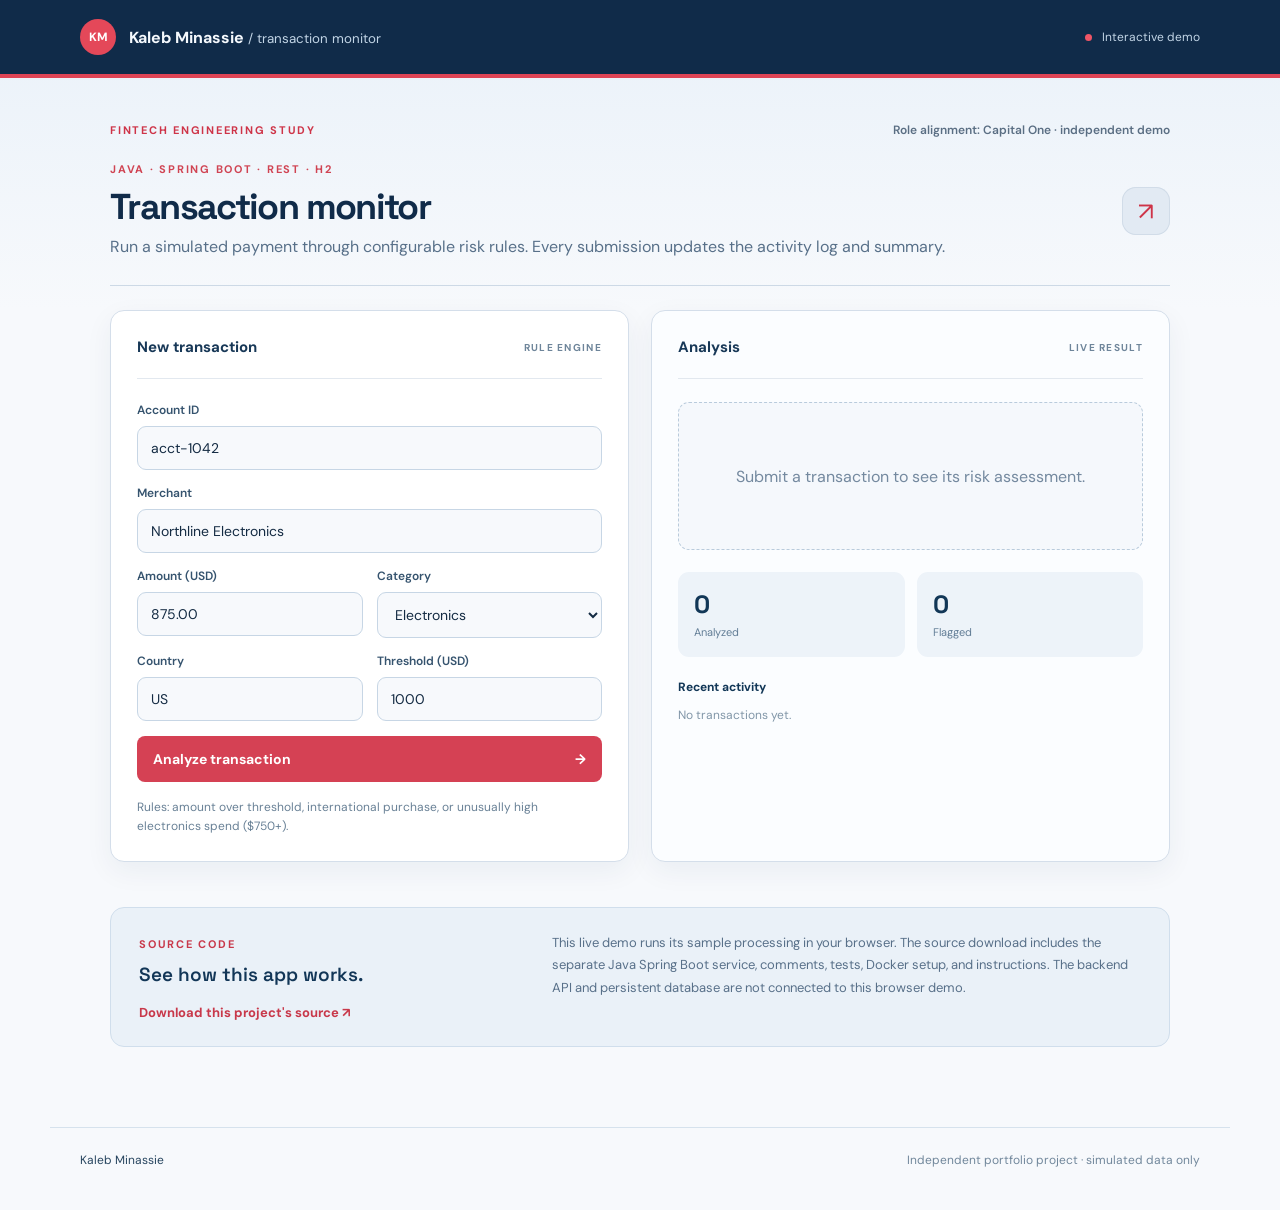
==== site/index.html @ 87c732e9 "folder branches" ====
<!doctype html>
<html lang="en"><head><meta charset="utf-8"><meta name="viewport" content="width=device-width, initial-scale=1"><meta name="description" content="A simulated payment risk checker with configurable rules, activity history, and a Java Spring Boot API."><title>Transaction Monitor · Kaleb Minassie</title><link rel="stylesheet" href="styles.css"></head>
<body><header class="topbar"><div class="brand"><span class="brandmark">KM</span><span>Kaleb Minassie <small>/ transaction monitor</small></span></div><span class="status"><i></i> Interactive demo</span></header>
<main><div class="app-context"><span class="eyebrow">FINTECH ENGINEERING STUDY</span><span class="demo-note">Role alignment: Capital One · independent demo</span></div>
<section class="project" id="transactions"><div class="project-head"><div><div class="eyebrow">JAVA · SPRING BOOT · REST · H2</div><h2>Transaction monitor</h2><p>Run a simulated payment through configurable risk rules. Every submission updates the activity log and summary.</p></div><div class="project-icon">↗</div></div>
      <div class="workspace"><div class="panel"><div class="panel-title"><span>New transaction</span><span class="muted">RULE ENGINE</span></div><form id="transaction-form"><label>Account ID<input id="account" value="acct-1042" required maxlength="40"></label><label>Merchant<input id="merchant" value="Northline Electronics" required maxlength="80"></label><div class="row"><label>Amount (USD)<input id="amount" type="number" min="0.01" step="0.01" value="875.00" required></label><label>Category<select id="category"><option>Electronics</option><option>Groceries</option><option>Travel</option><option>Dining</option><option>Other</option></select></label></div><div class="row"><label>Country<input id="country" value="US" maxlength="2" required></label><label>Threshold (USD)<input id="threshold" type="number" min="1" step="1" value="1000" required></label></div><button class="primary" type="submit">Analyze transaction <span>→</span></button></form><p class="hint">Rules: amount over threshold, international purchase, or unusually high electronics spend ($750+).</p></div>
      <div class="panel result-panel"><div class="panel-title"><span>Analysis</span><span class="muted">LIVE RESULT</span></div><div id="transaction-result" aria-live="polite" class="empty">Submit a transaction to see its risk assessment.</div><div class="metric-grid"><div><span id="txn-count">0</span><small>Analyzed</small></div><div><span id="flag-count">0</span><small>Flagged</small></div></div><div class="subheading">Recent activity</div><div id="transaction-log" class="log"><p class="muted">No transactions yet.</p></div></div></div>
    </section>
<aside class="implementation"><div><span class="eyebrow">SOURCE CODE</span><h3>See how this app works.</h3><a class="download" href="source.zip" download>Download this project's source ↗</a></div><p>This live demo runs its sample processing in your browser. The source download includes the separate Java Spring Boot service, comments, tests, Docker setup, and instructions. The backend API and persistent database are not connected to this browser demo.</p></aside>
</main><footer>Kaleb Minassie <span>Independent portfolio project · simulated data only</span></footer><script src="app.js"></script></body></html>
---- site/styles.css ----
@import url('https://fonts.googleapis.com/css2?family=DM+Sans:wght@400;500;600;700&family=Space+Grotesk:wght@500;600;700&display=swap');
:root{font-family:'DM Sans',Arial,sans-serif;color:#eaf1f2;background:#091416;font-synthesis:none}*{box-sizing:border-box}body{margin:0;background:radial-gradient(circle at 75% -10%,#17383a,transparent 40%),#091416}.topbar,main,footer{max-width:1180px;margin:auto}.topbar{height:84px;display:flex;justify-content:space-between;align-items:center;padding:0 30px;border-bottom:1px solid #254044}.brand{display:flex;gap:13px;align-items:center;font-weight:700}.brandmark{width:36px;height:36px;display:grid;place-items:center;background:#b5e36a;color:#12201c;border-radius:10px;font:700 13px 'Space Grotesk'}.brand small{font-weight:400;color:#759094}.status{font-size:12px;color:#a6bcb8}.status i{display:inline-block;width:7px;height:7px;border-radius:50%;background:#b5e36a;margin-right:7px}main{padding:48px 30px 80px}.intro{max-width:740px;margin-bottom:44px}.eyebrow{color:#b5e36a;letter-spacing:.16em;font-size:11px;font-weight:700}.intro h1{font:700 clamp(42px,6vw,70px)/1.02 'Space Grotesk';letter-spacing:-.055em;margin:16px 0}.intro p,.project-head p,.implementation p{color:#a2b9b9;line-height:1.7}.intro p{font-size:17px}.tabs{display:flex;gap:7px;border-bottom:1px solid #2a4548;margin-bottom:34px}.tab{background:transparent;border:0;color:#87a3a2;font:600 14px 'DM Sans';padding:17px 22px;cursor:pointer;border-bottom:2px solid transparent}.tab span{font-size:11px;color:#627d7e;margin-right:9px}.tab.active{border-color:#b5e36a;color:#f2faf5}.tab:hover{color:white}.hidden{display:none}.project-head{display:flex;justify-content:space-between;align-items:center;margin-bottom:24px}.project-head h2{font:700 32px 'Space Grotesk';letter-spacing:-.04em;margin:8px 0 3px}.project-head p{margin:0}.project-icon{border:1px solid #325352;color:#b5e36a;border-radius:14px;width:48px;height:48px;display:grid;place-items:center;font-size:25px}.workspace{display:grid;grid-template-columns:1fr 1fr;gap:18px}.panel{background:#102123;border:1px solid #294145;border-radius:18px;padding:26px;min-height:480px}.panel-title{display:flex;justify-content:space-between;align-items:center;font-weight:700;font-size:15px;padding-bottom:21px;border-bottom:1px solid #2a4042;margin-bottom:23px}.muted{color:#718f91!important}.panel-title .muted{font-size:10px;letter-spacing:.13em}.panel label{display:block;color:#b7cbca;font-size:12px;font-weight:600;margin:0 0 15px}.panel input,.panel select,.panel textarea{display:block;width:100%;margin-top:8px;border:1px solid #385255;background:#0a191c;color:#e7f4ef;padding:12px 13px;border-radius:9px;font:14px 'DM Sans';outline:none}.panel textarea{resize:vertical;min-height:190px;line-height:1.55}.panel input:focus,.panel textarea:focus,.panel select:focus{border-color:#b5e36a}.panel input[type=file]{font-size:12px;margin:14px 0}.row{display:grid;grid-template-columns:1fr 1fr;gap:14px}.primary{width:100%;background:#b5e36a;color:#183024;border:0;border-radius:9px;padding:14px 16px;font:700 14px 'DM Sans';cursor:pointer;display:flex;justify-content:space-between}.primary:hover{background:#c6f37b}.hint{color:#789496;font-size:12px;line-height:1.55;margin:16px 0 0}.empty{min-height:148px;display:grid;place-items:center;text-align:center;color:#729193;border:1px dashed #355457;border-radius:11px;padding:22px}.metric-grid{display:flex;gap:12px;margin:22px 0}.metric-grid div{flex:1;background:#0b1a1c;border-radius:11px;padding:16px}.metric-grid span{display:block;font:700 25px 'Space Grotesk'}.metric-grid small{font-size:11px;color:#85a1a0}.subheading{font-size:12px;font-weight:700;margin-bottom:12px}.log{font-size:12px}.log-row{display:flex;justify-content:space-between;border-top:1px solid #294145;padding:10px 0;gap:10px}.badge{display:inline-flex;border-radius:30px;padding:5px 9px;font-size:11px;font-weight:700}.badge.ok{background:#234336;color:#b8eec5}.badge.warn{background:#4b3825;color:#ffd499}.result-card{background:#0b1b1c;border:1px solid #315051;border-radius:12px;padding:17px}.result-card h3{margin:13px 0 4px;font:700 23px 'Space Grotesk'}.result-card p{color:#a8bebd;line-height:1.5;font-size:13px}.reasons{padding-left:17px;font-size:13px;color:#d4e2df;line-height:1.8}.summary{display:flex;gap:12px;margin-bottom:15px}.summary div{flex:1;background:#0b1b1c;padding:16px;border-radius:10px}.summary strong{display:block;font:700 26px 'Space Grotesk'}.summary small{color:#91aaa9}.data-table{width:100%;border-collapse:collapse;font-size:12px}.data-table td,.data-table th{border-bottom:1px solid #2b4143;padding:10px 6px;text-align:left}.data-table th{color:#9db5b2}.error-list{padding-left:18px;color:#ffd499;font-size:12px;line-height:1.8}.code{overflow:auto;background:#081719;border:1px solid #2c484a;border-radius:10px;padding:16px;color:#c6e9d4;font:12px/1.6 monospace}.implementation{margin-top:52px;padding:24px 28px;border:1px solid #315052;border-radius:14px;display:grid;grid-template-columns:1fr 1.5fr;gap:20px}.implementation h3{font:600 19px 'Space Grotesk';margin:9px 0}.implementation p{font-size:13px;margin:0}.download{display:inline-block;margin-top:8px;color:#c6f37b;font-size:13px;font-weight:700;text-decoration:none}.download:hover{text-decoration:underline}footer{padding:24px 30px 42px;border-top:1px solid #254044;color:#c2d4d0;font-size:12px;display:flex;justify-content:space-between}footer span{color:#709091}@media(max-width:760px){.topbar{height:68px}.brand small,.status{display:none}main{padding:35px 18px 60px}.intro{margin-bottom:30px}.tabs{overflow-x:auto}.tab{white-space:nowrap;padding:15px 12px}.workspace,.implementation{grid-template-columns:1fr}.panel{min-height:0;padding:20px}.project-icon{display:none}.row{gap:8px}footer{padding:22px 18px;display:block}footer span{display:block;margin-top:8px}}

.app-context{display:flex;justify-content:space-between;align-items:center;margin-bottom:25px}.demo-note{font-size:12px;color:#84a6a5}.project-head{margin-bottom:26px}.eyebrow{color:#b5e36a}.brandmark,.primary{background:#b5e36a}.status i{background:#b5e36a}.download{color:#b5e36a}.implementation{margin-top:45px}@media(max-width:760px){.demo-note{display:none}}
/* Fintech dashboard: bright ledger surface, navy navigation, red action. */
:root{color:#14283f;background:#f1f5fa;font-family:'DM Sans',Arial,sans-serif}
body{color:#14283f;background:linear-gradient(180deg,#e9f1f9 0,#f7f9fc 310px,#f7f9fc 100%)}
.topbar{max-width:none;background:#102b49;color:#f5f9fd;border-bottom:4px solid #df4455;padding-left:max(30px,calc((100vw - 1120px)/2));padding-right:max(30px,calc((100vw - 1120px)/2));height:78px}
.brandmark{background:#e44859;color:white;border-radius:50%;font:700 12px 'DM Sans'}
.brand small,.status{color:#c2d5e6}.status i{background:#ef5566}
main{max-width:1120px;padding-top:44px}
.app-context{margin-bottom:24px}.app-context .eyebrow{color:#ce3448}.demo-note{color:#5a6e83;font-weight:600}
.project-head{border-bottom:1px solid #cdd9e6;padding-bottom:25px;margin-bottom:24px}.project-head h2{color:#102b49;font-size:36px;letter-spacing:-.045em}
.project-head p,.implementation p{color:#587089}.project-head .eyebrow{color:#d04453}.project-icon{border:0;background:#e2eaf3;color:#ce3448;box-shadow:inset 0 0 0 1px #d1dce8}
.workspace{gap:22px}.panel{background:#fff;border:1px solid #d4deea;box-shadow:0 9px 28px rgba(20,48,78,.06);border-radius:14px}
.panel-title{border-color:#e2e8ef;color:#183857}.panel-title .muted{color:#6e859a!important}
.panel label{color:#35536e}.panel input,.panel select,.panel textarea{background:#f7f9fc;border:1px solid #c7d6e5;color:#142b43}.panel input:focus,.panel select:focus{border-color:#d44455;box-shadow:0 0 0 3px #fae4e7}
.primary{background:#d54154;color:#fff;border-radius:8px}.primary:hover{background:#b92c40}.hint{color:#698196}
.result-panel{background:#fbfdff}.empty{border:1px dashed #b9cbdc;color:#74899f;background:#f5f8fc}.result-card{background:#fff;border-color:#cbd9e7}.result-card h3{color:#102b49}.result-card p,.reasons{color:#3c566d}.badge.ok{background:#dbefe5;color:#176047}.badge.warn{background:#ffebdf;color:#9c3c1f}
.metric-grid div{background:#edf3f9}.metric-grid span,.subheading{color:#123757}.metric-grid small{color:#627d96}.log-row{border-color:#e1eaf1;color:#39546c}.muted{color:#8196a8!important}
.implementation{background:#eaf1f8;border:1px solid #d0deec}.implementation h3{color:#123657}.implementation .eyebrow,.download{color:#c8384a}
footer{border-color:#d6e2ed;color:#27455f}footer span{color:#71879b}
@media(max-width:760px){.topbar{padding-left:18px;padding-right:18px}.project-head h2{font-size:30px}}
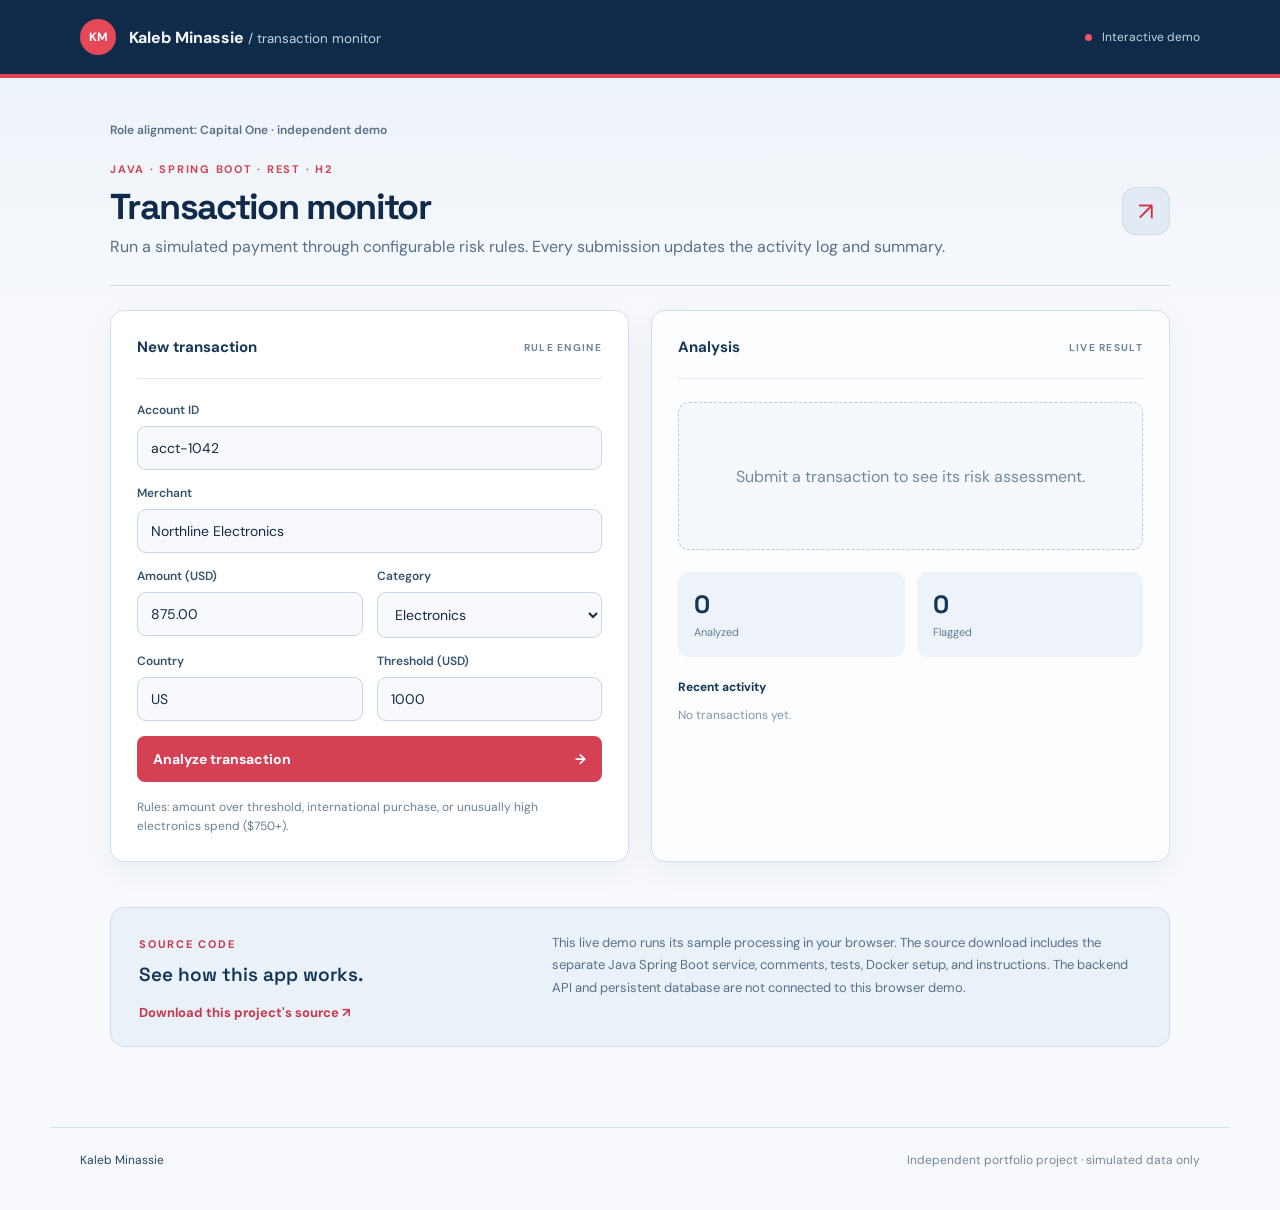
==== commit e2a8211d: "Update index.html" ====
--- a/site/index.html
+++ b/site/index.html
@@ -1,10 +1,10 @@
 <!doctype html>
 <html lang="en"><head><meta charset="utf-8"><meta name="viewport" content="width=device-width, initial-scale=1"><meta name="description" content="A simulated payment risk checker with configurable rules, activity history, and a Java Spring Boot API."><title>Transaction Monitor · Kaleb Minassie</title><link rel="stylesheet" href="styles.css"></head>
 <body><header class="topbar"><div class="brand"><span class="brandmark">KM</span><span>Kaleb Minassie <small>/ transaction monitor</small></span></div><span class="status"><i></i> Interactive demo</span></header>
-<main><div class="app-context"><span class="eyebrow">FINTECH ENGINEERING STUDY</span><span class="demo-note">Role alignment: Capital One · independent demo</span></div>
+<main><div class="app-context"><span class="demo-note">Role alignment: Capital One · independent demo</span></div>
 <section class="project" id="transactions"><div class="project-head"><div><div class="eyebrow">JAVA · SPRING BOOT · REST · H2</div><h2>Transaction monitor</h2><p>Run a simulated payment through configurable risk rules. Every submission updates the activity log and summary.</p></div><div class="project-icon">↗</div></div>
       <div class="workspace"><div class="panel"><div class="panel-title"><span>New transaction</span><span class="muted">RULE ENGINE</span></div><form id="transaction-form"><label>Account ID<input id="account" value="acct-1042" required maxlength="40"></label><label>Merchant<input id="merchant" value="Northline Electronics" required maxlength="80"></label><div class="row"><label>Amount (USD)<input id="amount" type="number" min="0.01" step="0.01" value="875.00" required></label><label>Category<select id="category"><option>Electronics</option><option>Groceries</option><option>Travel</option><option>Dining</option><option>Other</option></select></label></div><div class="row"><label>Country<input id="country" value="US" maxlength="2" required></label><label>Threshold (USD)<input id="threshold" type="number" min="1" step="1" value="1000" required></label></div><button class="primary" type="submit">Analyze transaction <span>→</span></button></form><p class="hint">Rules: amount over threshold, international purchase, or unusually high electronics spend ($750+).</p></div>
       <div class="panel result-panel"><div class="panel-title"><span>Analysis</span><span class="muted">LIVE RESULT</span></div><div id="transaction-result" aria-live="polite" class="empty">Submit a transaction to see its risk assessment.</div><div class="metric-grid"><div><span id="txn-count">0</span><small>Analyzed</small></div><div><span id="flag-count">0</span><small>Flagged</small></div></div><div class="subheading">Recent activity</div><div id="transaction-log" class="log"><p class="muted">No transactions yet.</p></div></div></div>
     </section>
 <aside class="implementation"><div><span class="eyebrow">SOURCE CODE</span><h3>See how this app works.</h3><a class="download" href="source.zip" download>Download this project's source ↗</a></div><p>This live demo runs its sample processing in your browser. The source download includes the separate Java Spring Boot service, comments, tests, Docker setup, and instructions. The backend API and persistent database are not connected to this browser demo.</p></aside>
-</main><footer>Kaleb Minassie <span>Independent portfolio project · simulated data only</span></footer><script src="app.js"></script></body></html>+</main><footer>Kaleb Minassie <span>Independent portfolio project · simulated data only</span></footer><script src="app.js"></script></body></html>
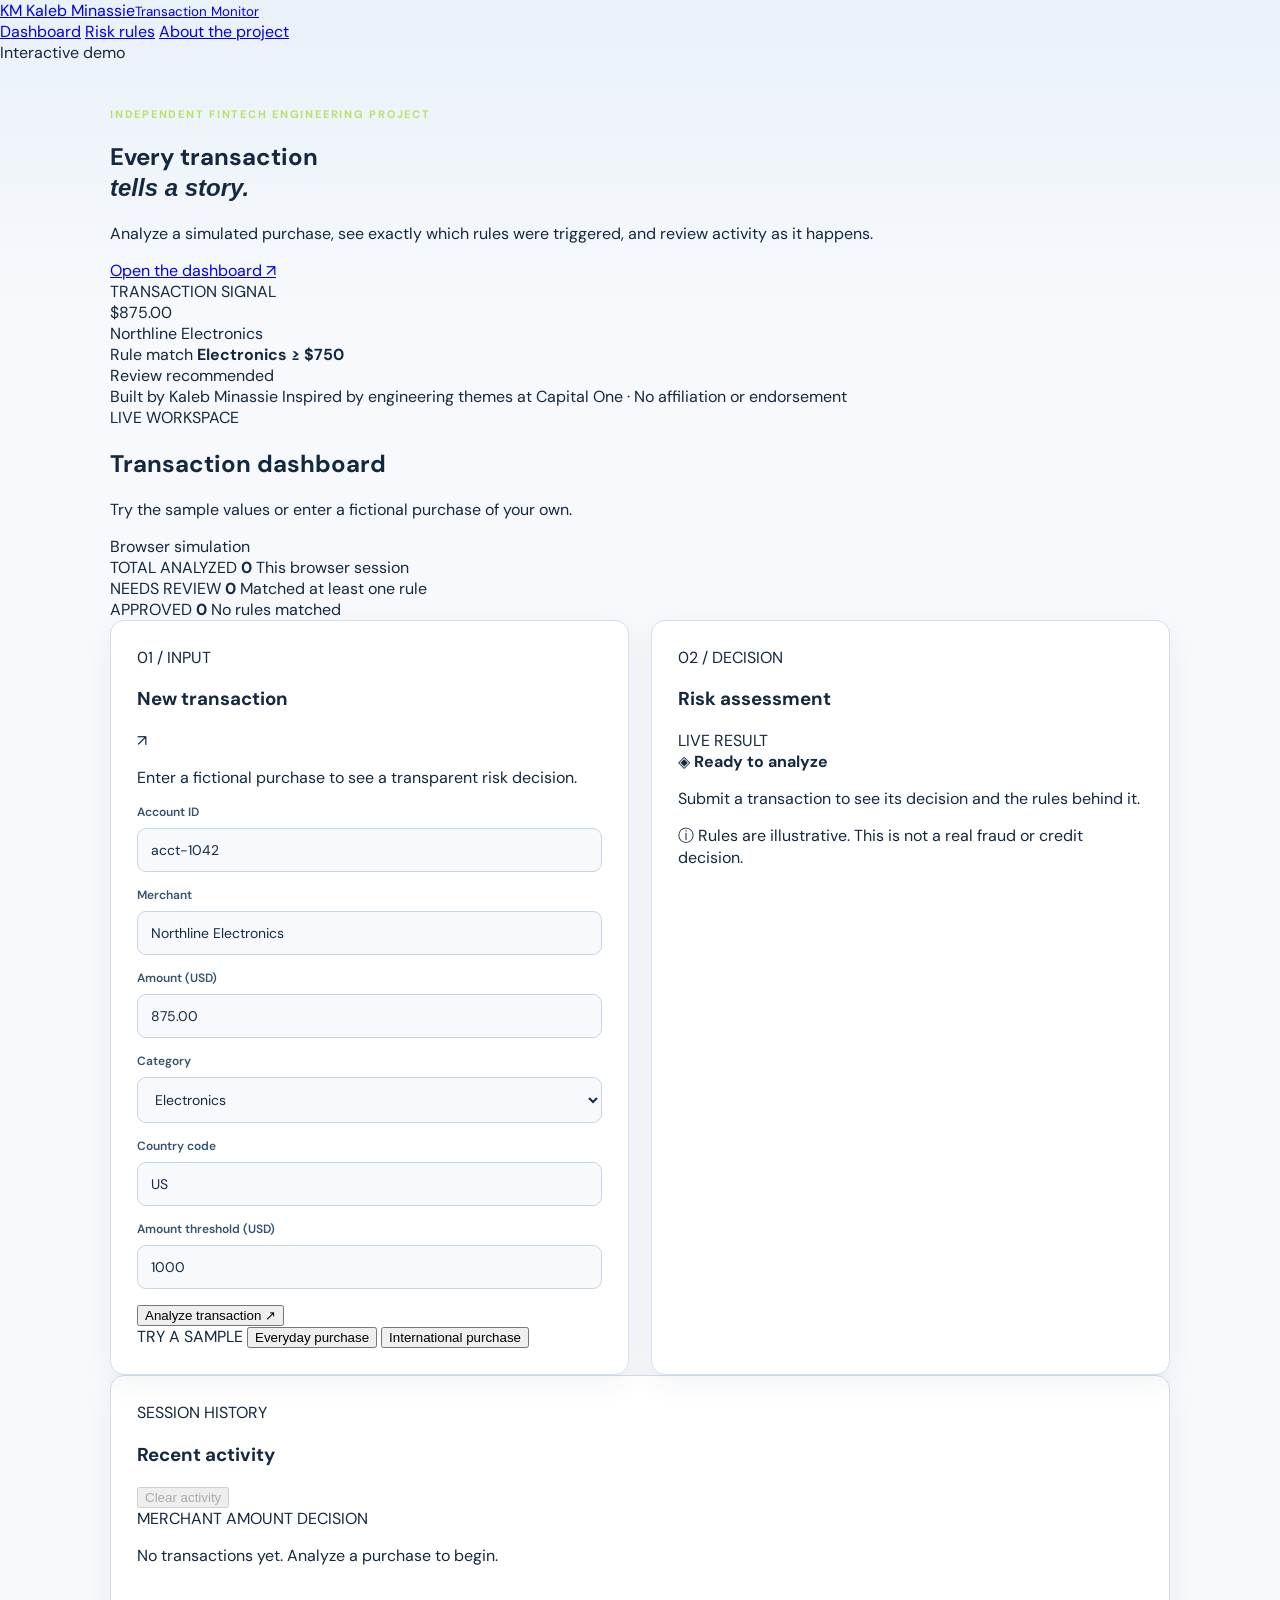
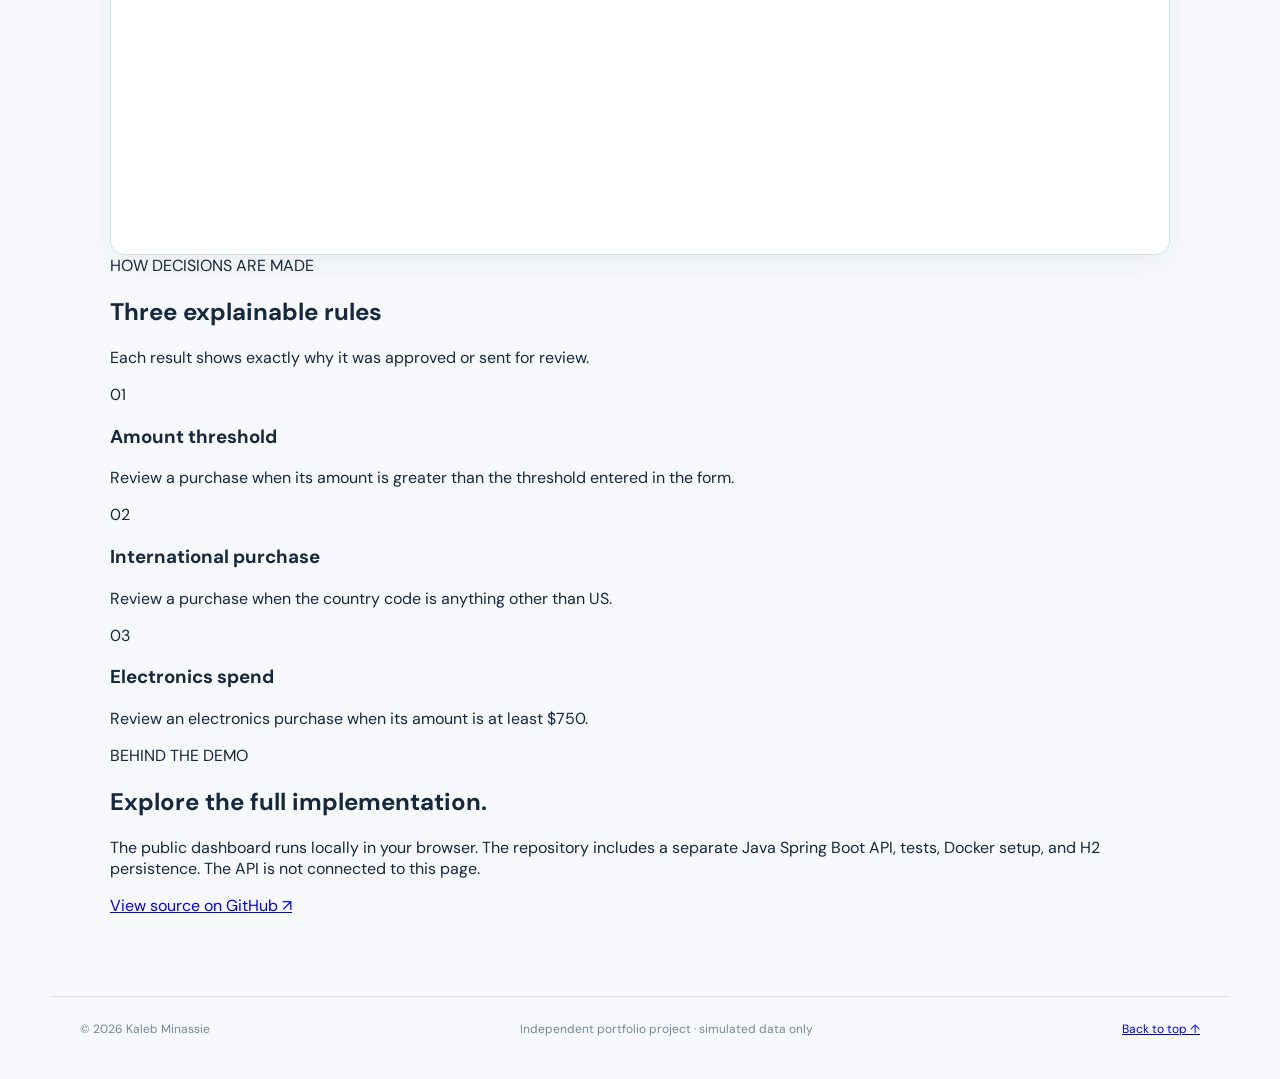
==== commit 62e38986: "Update index.html" ====
--- a/site/index.html
+++ b/site/index.html
@@ -1,10 +1,276 @@
 <!doctype html>
-<html lang="en"><head><meta charset="utf-8"><meta name="viewport" content="width=device-width, initial-scale=1"><meta name="description" content="A simulated payment risk checker with configurable rules, activity history, and a Java Spring Boot API."><title>Transaction Monitor · Kaleb Minassie</title><link rel="stylesheet" href="styles.css"></head>
-<body><header class="topbar"><div class="brand"><span class="brandmark">KM</span><span>Kaleb Minassie <small>/ transaction monitor</small></span></div><span class="status"><i></i> Interactive demo</span></header>
-<main><div class="app-context"><span class="demo-note">Role alignment: Capital One · independent demo</span></div>
-<section class="project" id="transactions"><div class="project-head"><div><div class="eyebrow">JAVA · SPRING BOOT · REST · H2</div><h2>Transaction monitor</h2><p>Run a simulated payment through configurable risk rules. Every submission updates the activity log and summary.</p></div><div class="project-icon">↗</div></div>
-      <div class="workspace"><div class="panel"><div class="panel-title"><span>New transaction</span><span class="muted">RULE ENGINE</span></div><form id="transaction-form"><label>Account ID<input id="account" value="acct-1042" required maxlength="40"></label><label>Merchant<input id="merchant" value="Northline Electronics" required maxlength="80"></label><div class="row"><label>Amount (USD)<input id="amount" type="number" min="0.01" step="0.01" value="875.00" required></label><label>Category<select id="category"><option>Electronics</option><option>Groceries</option><option>Travel</option><option>Dining</option><option>Other</option></select></label></div><div class="row"><label>Country<input id="country" value="US" maxlength="2" required></label><label>Threshold (USD)<input id="threshold" type="number" min="1" step="1" value="1000" required></label></div><button class="primary" type="submit">Analyze transaction <span>→</span></button></form><p class="hint">Rules: amount over threshold, international purchase, or unusually high electronics spend ($750+).</p></div>
-      <div class="panel result-panel"><div class="panel-title"><span>Analysis</span><span class="muted">LIVE RESULT</span></div><div id="transaction-result" aria-live="polite" class="empty">Submit a transaction to see its risk assessment.</div><div class="metric-grid"><div><span id="txn-count">0</span><small>Analyzed</small></div><div><span id="flag-count">0</span><small>Flagged</small></div></div><div class="subheading">Recent activity</div><div id="transaction-log" class="log"><p class="muted">No transactions yet.</p></div></div></div>
+<html lang="en">
+<head>
+  <meta charset="utf-8">
+  <meta name="viewport" content="width=device-width, initial-scale=1">
+  <meta name="description" content="An independent transaction risk monitoring demo with transparent rules and an interactive activity dashboard.">
+  <title>Transaction Monitor · Kaleb Minassie</title>
+  <link rel="stylesheet" href="styles.css">
+  <script src="app.js" defer></script>
+</head>
+<body>
+  <header class="site-header">
+    <div class="header-inner">
+      <a class="identity" href="#top" aria-label="Kaleb Minassie, back to top">
+        <span class="identity-mark">KM</span>
+        <span>Kaleb Minassie<small>Transaction Monitor</small></span>
+      </a>
+
+      <nav aria-label="Main navigation">
+        <a href="#dashboard">Dashboard</a>
+        <a href="#rules">Risk rules</a>
+        <a href="#about">About the project</a>
+      </nav>
+
+      <span class="header-status"><span></span> Interactive demo</span>
+    </div>
+  </header>
+
+  <main id="top">
+    <!-- This is an independent simulation, not a bank product. -->
+    <section class="hero" aria-labelledby="hero-title">
+      <div class="hero-inner">
+        <div class="hero-copy">
+          <div class="eyebrow">
+            <span class="red-line"></span>
+            INDEPENDENT FINTECH ENGINEERING PROJECT
+          </div>
+
+          <h1 id="hero-title">Every transaction<br><em>tells a story.</em></h1>
+
+          <p>
+            Analyze a simulated purchase, see exactly which rules were triggered,
+            and review activity as it happens.
+          </p>
+
+          <a class="hero-link" href="#dashboard">
+            Open the dashboard <span aria-hidden="true">↗</span>
+          </a>
+        </div>
+
+        <div class="hero-graphic" aria-hidden="true">
+          <div class="orbit orbit-one"></div>
+          <div class="orbit orbit-two"></div>
+
+          <div class="graphic-card graphic-main">
+            <span class="graphic-kicker">TRANSACTION SIGNAL</span>
+            <div class="graphic-amount">$875.00</div>
+            <div class="graphic-merchant">Northline Electronics</div>
+            <div class="graphic-divider"></div>
+            <div class="graphic-row">
+              <span>Rule match</span>
+              <strong>Electronics ≥ $750</strong>
+            </div>
+          </div>
+
+          <div class="graphic-card graphic-decision">
+            <span class="decision-dot"></span>
+            Review recommended
+          </div>
+        </div>
+      </div>
     </section>
-<aside class="implementation"><div><span class="eyebrow">SOURCE CODE</span><h3>See how this app works.</h3><a class="download" href="source.zip" download>Download this project's source ↗</a></div><p>This live demo runs its sample processing in your browser. The source download includes the separate Java Spring Boot service, comments, tests, Docker setup, and instructions. The backend API and persistent database are not connected to this browser demo.</p></aside>
-</main><footer>Kaleb Minassie <span>Independent portfolio project · simulated data only</span></footer><script src="app.js"></script></body></html>
+
+    <div class="context-bar">
+      <span>Built by Kaleb Minassie</span>
+      <span>Inspired by engineering themes at Capital One · No affiliation or endorsement</span>
+    </div>
+
+    <section class="dashboard" id="dashboard" aria-labelledby="dashboard-title">
+      <div class="section-heading">
+        <div>
+          <span class="section-kicker">LIVE WORKSPACE</span>
+          <h2 id="dashboard-title">Transaction dashboard</h2>
+          <p>Try the sample values or enter a fictional purchase of your own.</p>
+        </div>
+        <span class="demo-pill"><span></span> Browser simulation</span>
+      </div>
+
+      <!-- The summary updates after every submission. -->
+      <div class="metrics" aria-label="Session summary">
+        <div class="metric">
+          <span class="metric-label">TOTAL ANALYZED</span>
+          <strong id="txn-count">0</strong>
+          <span class="metric-foot">This browser session</span>
+        </div>
+        <div class="metric">
+          <span class="metric-label">NEEDS REVIEW</span>
+          <strong id="flag-count">0</strong>
+          <span class="metric-foot">Matched at least one rule</span>
+        </div>
+        <div class="metric">
+          <span class="metric-label">APPROVED</span>
+          <strong id="approved-count">0</strong>
+          <span class="metric-foot">No rules matched</span>
+        </div>
+      </div>
+
+      <div class="workspace">
+        <section class="panel input-panel" aria-labelledby="input-title">
+          <div class="panel-heading">
+            <div>
+              <span class="panel-step">01 / INPUT</span>
+              <h3 id="input-title">New transaction</h3>
+            </div>
+            <span class="panel-icon" aria-hidden="true">↗</span>
+          </div>
+
+          <p class="panel-description">
+            Enter a fictional purchase to see a transparent risk decision.
+          </p>
+
+          <form id="transaction-form">
+            <div class="form-row">
+              <label for="account">
+                Account ID
+                <input id="account" value="acct-1042" required maxlength="40">
+              </label>
+
+              <label for="merchant">
+                Merchant
+                <input id="merchant" value="Northline Electronics" required maxlength="80">
+              </label>
+            </div>
+
+            <div class="form-row">
+              <label for="amount">
+                Amount (USD)
+                <input id="amount" type="number" min="0.01" step="0.01"
+                       value="875.00" required>
+              </label>
+
+              <label for="category">
+                Category
+                <select id="category">
+                  <option>Electronics</option>
+                  <option>Groceries</option>
+                  <option>Travel</option>
+                  <option>Dining</option>
+                  <option>Other</option>
+                </select>
+              </label>
+            </div>
+
+            <div class="form-row">
+              <label for="country">
+                Country code
+                <input id="country" value="US" minlength="2" maxlength="2"
+                       pattern="[A-Za-z]{2}"
+                       title="Enter a two-letter country code" required>
+              </label>
+
+              <label for="threshold">
+                Amount threshold (USD)
+                <input id="threshold" type="number" min="1" step="0.01"
+                       value="1000" required>
+              </label>
+            </div>
+
+            <button class="analyze-button" type="submit">
+              Analyze transaction <span aria-hidden="true">↗</span>
+            </button>
+          </form>
+
+          <div class="sample-actions" aria-label="Try a sample">
+            <span>TRY A SAMPLE</span>
+            <button type="button" data-sample="approved">Everyday purchase</button>
+            <button type="button" data-sample="international">International purchase</button>
+          </div>
+        </section>
+
+        <section class="panel decision-panel" aria-labelledby="decision-title">
+          <div class="panel-heading">
+            <div>
+              <span class="panel-step">02 / DECISION</span>
+              <h3 id="decision-title">Risk assessment</h3>
+            </div>
+            <span class="live-label"><i></i> LIVE RESULT</span>
+          </div>
+
+          <div id="transaction-result" aria-live="polite" class="result-empty">
+            <span class="empty-icon" aria-hidden="true">◈</span>
+            <strong>Ready to analyze</strong>
+            <p>Submit a transaction to see its decision and the rules behind it.</p>
+          </div>
+
+          <div class="decision-note">
+            <span aria-hidden="true">ⓘ</span>
+            Rules are illustrative. This is not a real fraud or credit decision.
+          </div>
+        </section>
+      </div>
+
+      <section class="activity panel" aria-labelledby="activity-title">
+        <div class="activity-heading">
+          <div>
+            <span class="panel-step">SESSION HISTORY</span>
+            <h3 id="activity-title">Recent activity</h3>
+          </div>
+          <button id="clear-activity" type="button" disabled>Clear activity</button>
+        </div>
+
+        <div class="activity-labels" aria-hidden="true">
+          <span>MERCHANT</span>
+          <span>AMOUNT</span>
+          <span>DECISION</span>
+        </div>
+
+        <div id="transaction-log" class="activity-log" aria-live="polite">
+          <p class="activity-empty">No transactions yet. Analyze a purchase to begin.</p>
+        </div>
+      </section>
+    </section>
+
+    <section class="rules-section" id="rules" aria-labelledby="rules-title">
+      <div class="section-heading">
+        <div>
+          <span class="section-kicker">HOW DECISIONS ARE MADE</span>
+          <h2 id="rules-title">Three explainable rules</h2>
+          <p>Each result shows exactly why it was approved or sent for review.</p>
+        </div>
+      </div>
+
+      <div class="rules-grid">
+        <article>
+          <span class="rule-number">01</span>
+          <h3>Amount threshold</h3>
+          <p>Review a purchase when its amount is greater than the threshold entered in the form.</p>
+        </article>
+        <article>
+          <span class="rule-number">02</span>
+          <h3>International purchase</h3>
+          <p>Review a purchase when the country code is anything other than US.</p>
+        </article>
+        <article>
+          <span class="rule-number">03</span>
+          <h3>Electronics spend</h3>
+          <p>Review an electronics purchase when its amount is at least $750.</p>
+        </article>
+      </div>
+    </section>
+
+    <aside class="source-banner" id="about">
+      <div>
+        <span class="section-kicker">BEHIND THE DEMO</span>
+        <h2>Explore the full implementation.</h2>
+        <p>
+          The public dashboard runs locally in your browser. The repository
+          includes a separate Java Spring Boot API, tests, Docker setup, and H2
+          persistence. The API is not connected to this page.
+        </p>
+      </div>
+
+      <a href="https://github.com/kaleb-minassie/transaction-monitor"
+         target="_blank" rel="noopener noreferrer">
+        View source on GitHub <span aria-hidden="true">↗</span>
+      </a>
+    </aside>
+  </main>
+
+  <footer>
+    <span>© 2026 Kaleb Minassie</span>
+    <span>Independent portfolio project · simulated data only</span>
+    <a href="#top">Back to top ↑</a>
+  </footer>
+</body>
+</html>
